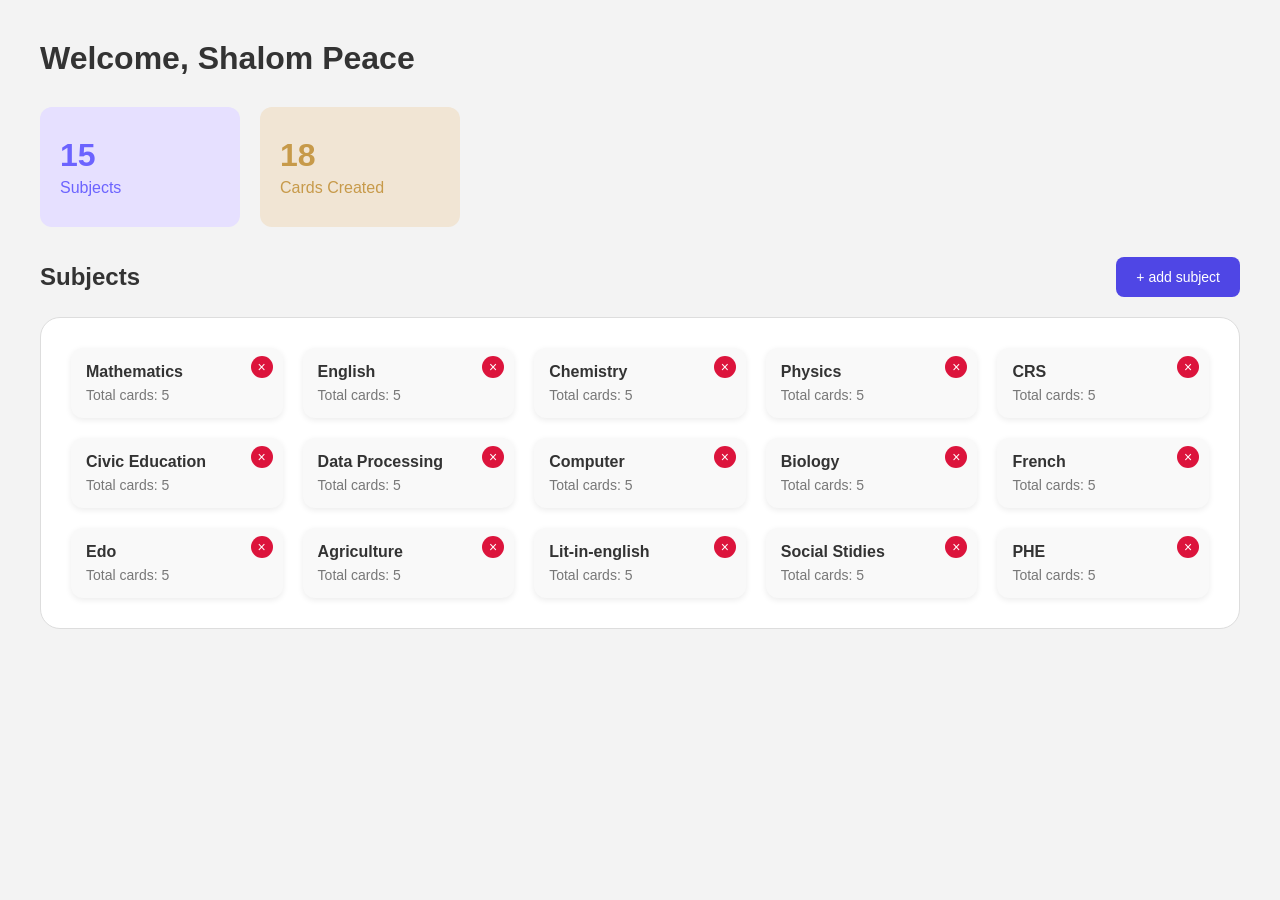
==== index.html @ 55301b79 "initial commit" ====
<!DOCTYPE html>
<html lang="en">
<head>
    <meta charset="UTF-8">
    <meta name="viewport" content="width=device-width, initial-scale=1.0">
    <title>Student Productivity App </title>
    <link rel="icon" href="2a3c4610-9c34-476e-9664-d76b97b1f07f.png">
    <link rel="stylesheet" href="style.css">
</head>
<body>
    
  <h1>Welcome, Shalom Peace</h1>

  <div class="stats">
    <div class="stat-card purple">
      <h2>15</h2>
      <p>Subjects</p>
    </div>

    <div class="stat-card beige">
      <h2>18</h2>
      <p>Cards Created</p>
    </div>
  </div>

  <div class="section-header">
    <h2>Subjects</h2>
 <button class="add-btn" id="addSubjectBtn">+ add subject</button>
  </div>

  <div class="subjects-container">
   <div class="subjects-grid" id="subjectsGrid">

     <div class="subject-card">
  <button class="delete-btn">×</button>
        <h3>Mathematics</h3>
        <p>Total cards: 5</p>
      </div>

      <div class="subject-card">
  <button class="delete-btn">×</button>
        <h3>English</h3>
        <p>Total cards: 5</p>
      </div>

      <div class="subject-card">
  <button class="delete-btn">×</button>
        <h3>Chemistry</h3>
        <p>Total cards: 5</p>
      </div>

     <a href="physics.html" class="subject-link">
  <div class="subject-card">
  <button class="delete-btn">×</button>
    <h3>Physics</h3>
    <p>Total cards: 5</p>
  </div>
</a>
      <div class="subject-card">
  <button class="delete-btn">×</button>
        <h3>CRS</h3>
        <p>Total cards: 5</p>
      </div>

      <div class="subject-card">
  <button class="delete-btn">×</button>
        <h3>Civic Education</h3>
        <p>Total cards: 5</p>
      </div>

      <div class="subject-card">
  <button class="delete-btn">×</button>
        <h3>Data Processing</h3>
        <p>Total cards: 5</p>
      </div>

     <div class="subject-card">
  <button class="delete-btn">×</button>
        <h3>Computer</h3>
        <p>Total cards: 5</p>
      </div>

     <div class="subject-card">
  <button class="delete-btn">×</button>
        <h3>Biology</h3>
        <p>Total cards: 5</p>
      </div>

     <div class="subject-card">
  <button class="delete-btn">×</button>
        <h3>French</h3>
        <p>Total cards: 5</p>
      </div>

      <div class="subject-card">
  <button class="delete-btn">×</button>
        <h3>Edo</h3>
        <p>Total cards: 5</p>
      </div>

      <div class="subject-card">
  <button class="delete-btn">×</button>
        <h3>Agriculture</h3>
        <p>Total cards: 5</p>
      </div>

      <div class="subject-card">
  <button class="delete-btn">×</button>
        <h3>Lit-in-english</h3>
        <p>Total cards: 5</p>
      </div>

        <div class="subject-card">
  <button class="delete-btn">×</button>
            <h3>Social Stidies</h3>
            <p>Total cards: 5</p>
        </div>

        <div class="subject-card">
  <button class="delete-btn">×</button>
            <h3>PHE</h3>
            <p>Total cards: 5</p>
        </div>


        <script>
document.addEventListener("DOMContentLoaded", function () {

  const addBtn = document.getElementById("addSubjectBtn");
  const subjectsGrid = document.getElementById("subjectsGrid");

  // ADD SUBJECT
  addBtn.addEventListener("click", function () {

    const subjectName = prompt("Enter subject name:");

    if (!subjectName || subjectName.trim() === "") {
      alert("Please enter a valid subject name");
      return;
    }

    const card = document.createElement("div");
    card.classList.add("subject-card");

    card.innerHTML = `
      <button class="delete-btn">×</button>
      <h3>${subjectName}</h3>
      <p>Total cards: 0</p>
    `;

    subjectsGrid.appendChild(card);
  });

  // DELETE SUBJECT (works for all cards)
  subjectsGrid.addEventListener("click", function (e) {
    if (e.target.classList.contains("delete-btn")) {
      const card = e.target.closest(".subject-card");
      card.remove();
    }
  });

});
</script>
</body>
</html>
---- style.css ----
* {
      margin: 0;
      padding: 0;
      box-sizing: border-box;
      font-family: 'Segoe UI', sans-serif;
    }

    body {
      background-color: #f4f4f4;
      padding: 40px;
      color: #333;
    }
      
    h1 {
      font-size: 32px;
      margin-bottom: 30px;
    }

    .stats {
      display: flex;
      gap: 20px;
      margin-bottom: 30px;
    }

    .stat-card {
      width: 200px;
      height: 120px;
      border-radius: 12px;
      padding: 20px;
      display: flex;
      flex-direction: column;
      justify-content: center;
    }

    .purple {
      background-color: #e6e0ff;
      color: #6c63ff;
    }

    .beige {
      background-color: #f1e5d4;
      color: #c79a4a;
    }

    .stat-card h2 {
      font-size: 32px;
      margin-bottom: 5px;
    }

    .section-header {
      display: flex;
      justify-content: space-between;
      align-items: center;
      margin: 20px 0;
    }

    .add-btn {
  background-color: #5a4bff;
  color: white;
  border: none;
  padding: 12px 20px;
  border-radius: 8px;
  cursor: pointer;
  font-weight: 500;
  font-size: 14px;
  transition: 0.2s ease;
}

.add-btn:hover {
  opacity: 0.9;
  transform: scale(1.03);
}

    .subjects-container {
      background: white;
      padding: 30px;
      border-radius: 20px;
      border: 1px solid #ddd;
    }

    .subjects-grid {
      display: grid;
      grid-template-columns: repeat(auto-fill, minmax(180px, 1fr));
      gap: 20px;
    }

    .subject-card {
      background: #f9f9f9;
      padding: 15px;
      border-radius: 12px;
      box-shadow: 0 2px 6px rgba(0,0,0,0.08);
      transition: 0.2s ease;
      cursor: pointer;
    }

    .subject-card:hover {
      transform: translateY(-3px);
      box-shadow: 0 4px 12px rgba(0,0,0,0.15);
    }

    .subject-card h3 {
      font-size: 16px;
      margin-bottom: 6px;
    }

    .subject-card p {
      font-size: 14px;
      color: #777;
    }

    .subject-link {
  text-decoration: none;
  color: inherit;
}

/*** Flip Card */
*{
  margin:0;
  padding:0;
  box-sizing:border-box;
  font-family:Segoe UI, sans-serif;
}

body{
  background:#f3f3f3;
  padding:40px;
}

/* Container */
.wrapper{
  background:white;
  padding:40px;
  border-radius:25px;
  border:1px solid #ddd;
}

/* Header */
.header{
  display:flex;
  justify-content:space-between;
  align-items:center;
  margin-bottom:40px;
}

.header h1{
  font-size:36px;
}

.add-btn{
  background:#4f46e5;
  color:white;
  border:none;
  padding:12px 20px;
  border-radius:8px;
  cursor:pointer;
  font-weight:500;
}

.add-btn:hover {
  opacity: 0.9;
  transform: scale(1.03);
}

/* Grid */
.cards{
  display:grid;
  grid-template-columns:repeat(auto-fill,minmax(250px,1fr));
  gap:40px;
}

/* Flip Card */
.card{
  perspective:1000px;
  height:200px;
  cursor:pointer;
}

.card-inner{
  position:relative;
  width:100%;
  height:100%;
  transition:transform 0.6s;
  transform-style:preserve-3d;
}

.card.flip .card-inner{
  transform:rotateY(180deg);
}

.card-front,
.card-back{
  position:absolute;
  width:100%;
  height:100%;
  border-radius:20px;
  padding:20px;
  backface-visibility:hidden;
  display:flex;
  flex-direction:column;
  justify-content:center;
  box-shadow:0 8px 20px rgba(0,0,0,0.1);
}

/* Front */
.card-front{
  background:#e7c98d;
  color:#7a5a25;
}

/* Back */
.card-back{
  background:linear-gradient(135deg,#4f46e5,#3b2bd6);
  color:white;
  transform:rotateY(180deg);
}

/* Small label */
.label{
  font-size:12px;
  opacity:0.8;
  margin-bottom:10px;
}

/* Delete Button */
.subject-card {
  position: relative;
}

.delete-btn {
  position: absolute;
  top: 8px;
  right: 10px;
  background: crimson;
  color: white;
  border: none;
  width: 22px;
  height: 22px;
  border-radius: 50%;
  font-size: 14px;
  cursor: pointer;
  display: flex;
  align-items: center;
  justify-content: center;
}

.delete-btn:hover {
  background: darkred;
}
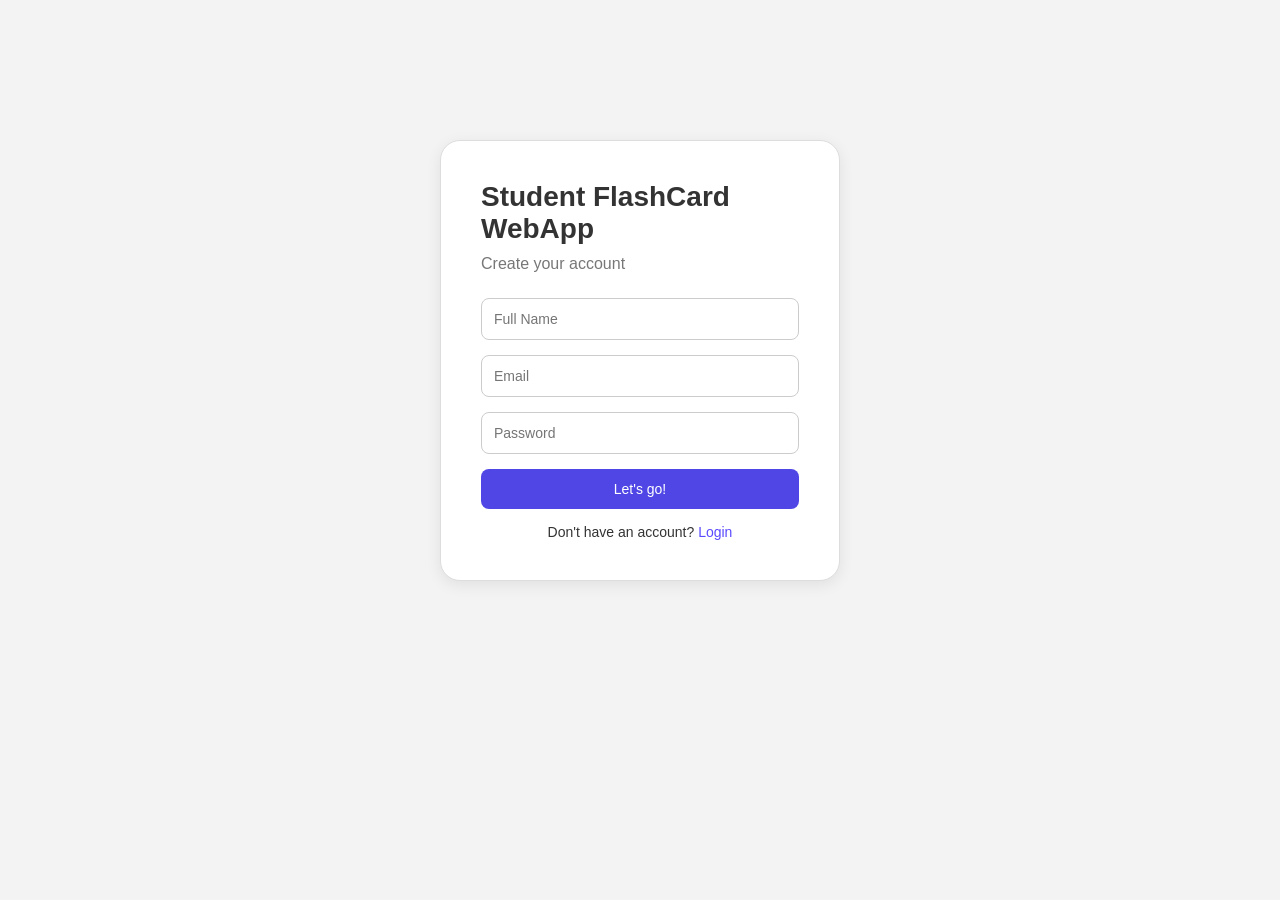
==== commit 823a593c: "Finalize application" ====
--- a/index.html
+++ b/index.html
@@ -1,165 +1,114 @@
-<!DOCTYPE html>
+<!doctype html>
 <html lang="en">
-<head>
-    <meta charset="UTF-8">
-    <meta name="viewport" content="width=device-width, initial-scale=1.0">
-    <title>Student Productivity App </title>
-    <link rel="icon" href="2a3c4610-9c34-476e-9664-d76b97b1f07f.png">
-    <link rel="stylesheet" href="style.css">
-</head>
-<body>
-    
-  <h1>Welcome, Shalom Peace</h1>
+  <head>
+    <meta charset="UTF-8" />
+    <meta name="viewport" content="width=device-width, initial-scale=1.0" />
+    <title>Login - Student Productivity</title>
+    <link rel="stylesheet" href="style.css" />
 
-  <div class="stats">
-    <div class="stat-card purple">
-      <h2>15</h2>
-      <p>Subjects</p>
+    <style>
+      .auth-wrapper {
+        max-width: 400px;
+        margin: 100px auto;
+        background: white;
+        padding: 40px;
+        border-radius: 20px;
+        border: 1px solid #ddd;
+        box-shadow: 0 4px 15px rgba(0, 0, 0, 0.08);
+      }
+
+      .auth-wrapper h1 {
+        font-size: 28px;
+        margin-bottom: 10px;
+      }
+
+      .auth-wrapper p {
+        color: #777;
+        margin-bottom: 25px;
+      }
+
+      .auth-form {
+        display: flex;
+        flex-direction: column;
+        gap: 15px;
+      }
+
+      .auth-form input {
+        padding: 12px;
+        border-radius: 8px;
+        border: 1px solid #ccc;
+        font-size: 14px;
+      }
+
+      .auth-form input:focus {
+        outline: none;
+        border-color: #5a4bff;
+      }
+
+      .switch {
+        text-align: center;
+        margin-top: 15px;
+        font-size: 14px;
+      }
+
+      .switch a {
+        color: #5a4bff;
+        text-decoration: none;
+        font-weight: 500;
+      }
+
+      .hidden {
+        display: none;
+      }
+    </style>
+  </head>
+
+  <body>
+    <div class="auth-wrapper">
+      <h1>Student FlashCard WebApp</h1>
+      <p id="authTitle">Create your account</p>
+
+      <!-- LOGIN FORM -->
+      <form class="auth-form hidden" id="loginForm">
+        <input type="email" id="email" placeholder="Email" required />
+        <input type="password" id="password" placeholder="Password" required />
+
+        <button class="add-btn">Let's go!</button>
+      </form>
+
+      <!-- SIGNUP FORM -->
+      <form class="auth-form" id="signupForm">
+        <input
+          type="text"
+          id="fullName"
+          name="fullName"
+          placeholder="Full Name"
+          required
+        />
+        <input
+          type="email"
+          id="email"
+          name="email"
+          placeholder="Email"
+          required
+        />
+        <input
+          type="password"
+          id="password"
+          name="password"
+          placeholder="Password"
+          required
+        />
+
+        <button class="add-btn">Let's go!</button>
+      </form>
+
+      <div class="switch">
+        <span id="switchText">Don't have an account?</span>
+        <a href="#" id="toggleAuth">Login</a>
+      </div>
     </div>
 
-    <div class="stat-card beige">
-      <h2>18</h2>
-      <p>Cards Created</p>
-    </div>
-  </div>
-
-  <div class="section-header">
-    <h2>Subjects</h2>
- <button class="add-btn" id="addSubjectBtn">+ add subject</button>
-  </div>
-
-  <div class="subjects-container">
-   <div class="subjects-grid" id="subjectsGrid">
-
-     <div class="subject-card">
-  <button class="delete-btn">×</button>
-        <h3>Mathematics</h3>
-        <p>Total cards: 5</p>
-      </div>
-
-      <div class="subject-card">
-  <button class="delete-btn">×</button>
-        <h3>English</h3>
-        <p>Total cards: 5</p>
-      </div>
-
-      <div class="subject-card">
-  <button class="delete-btn">×</button>
-        <h3>Chemistry</h3>
-        <p>Total cards: 5</p>
-      </div>
-
-     <a href="physics.html" class="subject-link">
-  <div class="subject-card">
-  <button class="delete-btn">×</button>
-    <h3>Physics</h3>
-    <p>Total cards: 5</p>
-  </div>
-</a>
-      <div class="subject-card">
-  <button class="delete-btn">×</button>
-        <h3>CRS</h3>
-        <p>Total cards: 5</p>
-      </div>
-
-      <div class="subject-card">
-  <button class="delete-btn">×</button>
-        <h3>Civic Education</h3>
-        <p>Total cards: 5</p>
-      </div>
-
-      <div class="subject-card">
-  <button class="delete-btn">×</button>
-        <h3>Data Processing</h3>
-        <p>Total cards: 5</p>
-      </div>
-
-     <div class="subject-card">
-  <button class="delete-btn">×</button>
-        <h3>Computer</h3>
-        <p>Total cards: 5</p>
-      </div>
-
-     <div class="subject-card">
-  <button class="delete-btn">×</button>
-        <h3>Biology</h3>
-        <p>Total cards: 5</p>
-      </div>
-
-     <div class="subject-card">
-  <button class="delete-btn">×</button>
-        <h3>French</h3>
-        <p>Total cards: 5</p>
-      </div>
-
-      <div class="subject-card">
-  <button class="delete-btn">×</button>
-        <h3>Edo</h3>
-        <p>Total cards: 5</p>
-      </div>
-
-      <div class="subject-card">
-  <button class="delete-btn">×</button>
-        <h3>Agriculture</h3>
-        <p>Total cards: 5</p>
-      </div>
-
-      <div class="subject-card">
-  <button class="delete-btn">×</button>
-        <h3>Lit-in-english</h3>
-        <p>Total cards: 5</p>
-      </div>
-
-        <div class="subject-card">
-  <button class="delete-btn">×</button>
-            <h3>Social Stidies</h3>
-            <p>Total cards: 5</p>
-        </div>
-
-        <div class="subject-card">
-  <button class="delete-btn">×</button>
-            <h3>PHE</h3>
-            <p>Total cards: 5</p>
-        </div>
-
-
-        <script>
-document.addEventListener("DOMContentLoaded", function () {
-
-  const addBtn = document.getElementById("addSubjectBtn");
-  const subjectsGrid = document.getElementById("subjectsGrid");
-
-  // ADD SUBJECT
-  addBtn.addEventListener("click", function () {
-
-    const subjectName = prompt("Enter subject name:");
-
-    if (!subjectName || subjectName.trim() === "") {
-      alert("Please enter a valid subject name");
-      return;
-    }
-
-    const card = document.createElement("div");
-    card.classList.add("subject-card");
-
-    card.innerHTML = `
-      <button class="delete-btn">×</button>
-      <h3>${subjectName}</h3>
-      <p>Total cards: 0</p>
-    `;
-
-    subjectsGrid.appendChild(card);
-  });
-
-  // DELETE SUBJECT (works for all cards)
-  subjectsGrid.addEventListener("click", function (e) {
-    if (e.target.classList.contains("delete-btn")) {
-      const card = e.target.closest(".subject-card");
-      card.remove();
-    }
-  });
-
-});
-</script>
-</body>
-</html>+    <script src="register.js"></script>
+  </body>
+</html>
